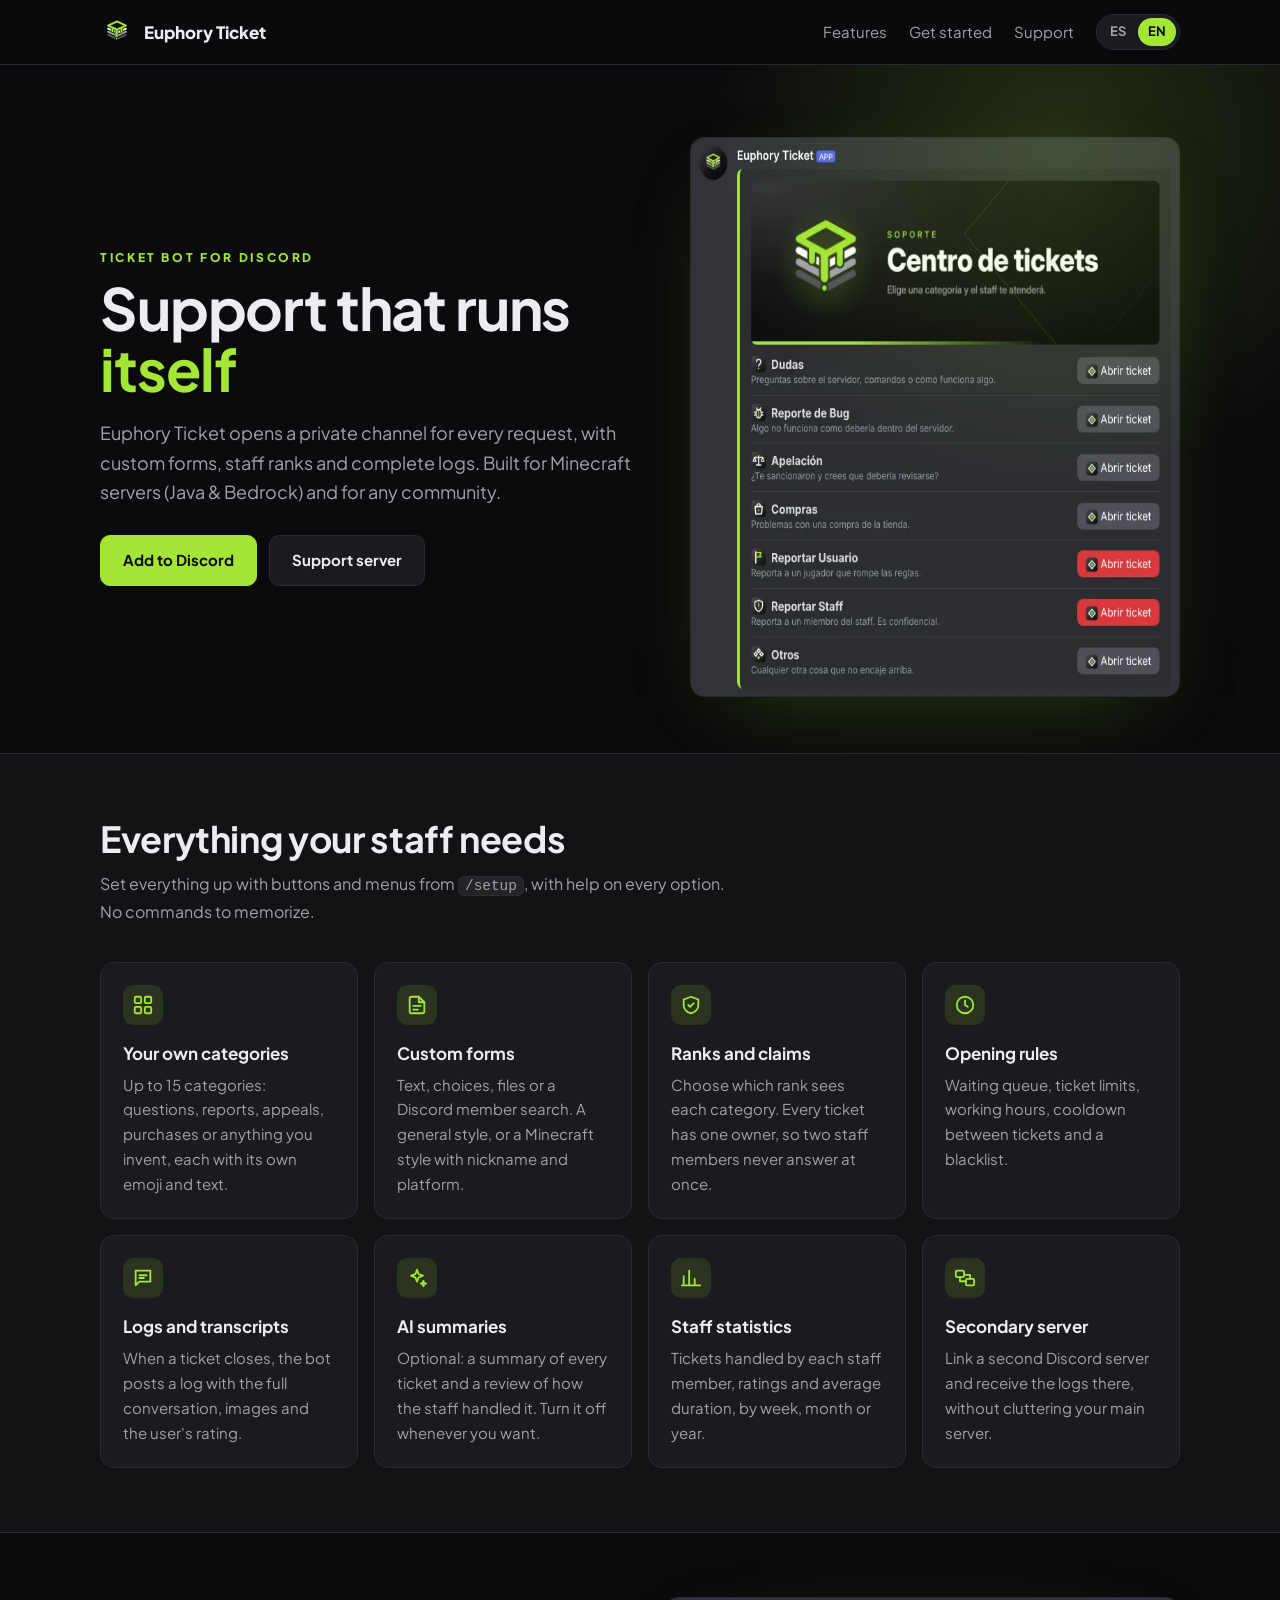
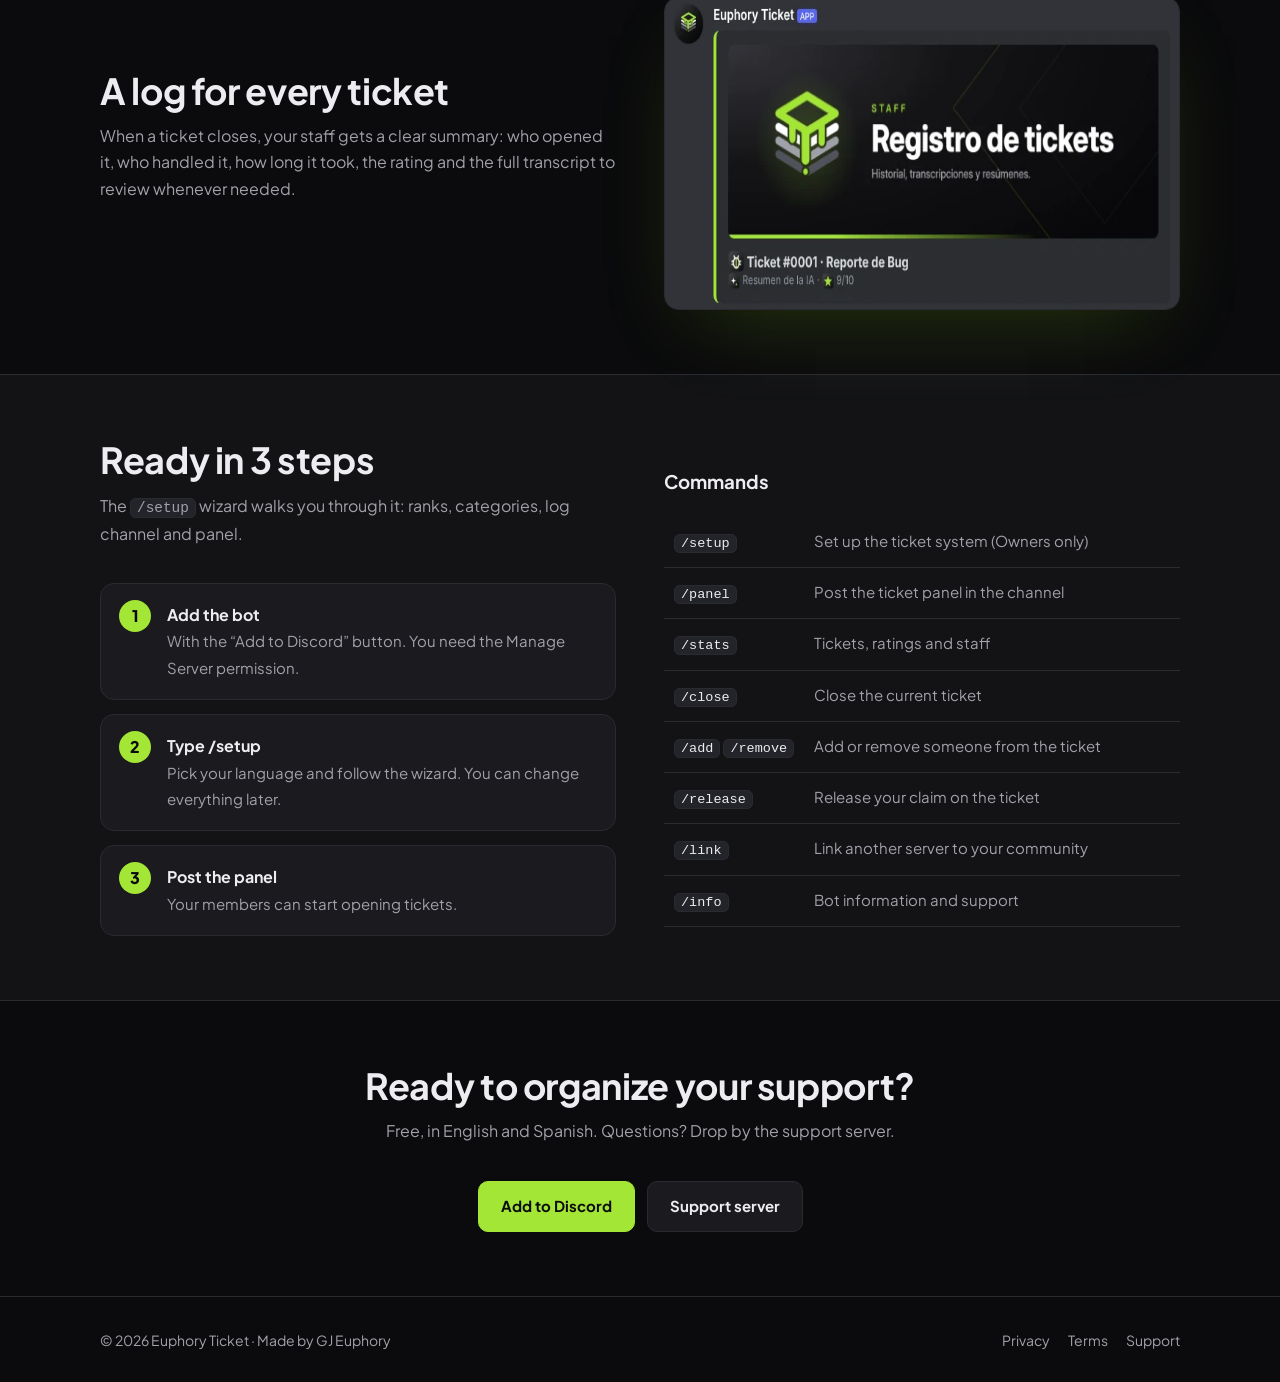
==== en.html @ 1a905bdd "Add files via upload" ====
<!doctype html>
<html lang="en">
<head>
  <meta charset="utf-8">
  <meta name="viewport" content="width=device-width, initial-scale=1">
  <title>Euphory Ticket · Ticket bot for Discord</title>
  <meta name="description" content="Ticket bot for Discord communities and Minecraft servers: custom forms, staff ranks, claims, queues, ratings, transcripts and AI summaries.">
  <meta name="theme-color" content="#a3e635">
  <link rel="alternate" hreflang="es" href="./">
  <link rel="icon" href="[data-uri]">
  <link rel="preconnect" href="https://fonts.googleapis.com">
  <link rel="preconnect" href="https://fonts.gstatic.com" crossorigin>
  <link href="https://fonts.googleapis.com/css2?family=Plus+Jakarta+Sans:wght@400;600;700;800&display=swap" rel="stylesheet">
  <style>
/* Euphory Ticket · estilo de la web */
:root {
  --fondo: #0b0b0d;
  --fondo-2: #131316;
  --tarjeta: #1a1a1f;
  --borde: #2a2a31;
  --texto: #ececf1;
  --suave: #a1a1aa;
  --lima: #a3e635;
  --lima-osc: #65a30d;
  --rojo: #ef4444;
  --radio: 14px;
  --ancho: 1080px;
}

* { box-sizing: border-box; }
html { scroll-behavior: smooth; }
body {
  margin: 0;
  background: var(--fondo);
  color: var(--texto);
  font-family: 'Plus Jakarta Sans', system-ui, -apple-system, 'Segoe UI', sans-serif;
  font-size: 16px;
  line-height: 1.65;
  -webkit-font-smoothing: antialiased;
}
img { max-width: 100%; display: block; }
a { color: var(--lima); text-decoration: none; }
a:hover { text-decoration: underline; }

.contenedor { width: min(var(--ancho), 100% - 32px); margin-inline: auto; }

/* ---------- Barra superior ---------- */
.barra {
  position: sticky; top: 0; z-index: 10;
  background: color-mix(in srgb, var(--fondo) 85%, transparent);
  backdrop-filter: blur(10px);
  border-bottom: 1px solid var(--borde);
}
.barra .contenedor { display: flex; align-items: center; justify-content: space-between; gap: 16px; height: 64px; }
.marca { display: flex; align-items: center; gap: 10px; color: var(--texto); font-weight: 800; font-size: 17px; }
.marca:hover { text-decoration: none; }
.marca img { width: 34px; height: 34px; }
.menu { display: flex; gap: 22px; font-size: 15px; }
.menu a { color: var(--suave); }
.menu a:hover { color: var(--texto); text-decoration: none; }
@media (max-width: 640px) { .menu .opcional { display: none; } }

/* ---------- Botones ---------- */
.boton {
  display: inline-flex; align-items: center; gap: 8px;
  padding: 12px 22px; border-radius: 10px;
  font-weight: 700; font-size: 15px;
  border: 1px solid var(--borde);
  background: var(--tarjeta); color: var(--texto);
  transition: transform .15s ease, background .15s ease;
}
.boton:hover { text-decoration: none; transform: translateY(-1px); background: #22222a; }
.boton.principal { background: var(--lima); color: #0b0b0d; border-color: var(--lima); }
.boton.principal:hover { background: #b6f04f; }

/* ---------- Portada ---------- */
.portada { position: relative; overflow: hidden; padding: 72px 0 56px; }
.portada::before {
  content: ''; position: absolute; inset: -40% -10% auto auto; width: 700px; height: 700px;
  background: radial-gradient(closest-side, rgba(163, 230, 53, .16), transparent);
  pointer-events: none;
}
.portada .contenedor { display: grid; grid-template-columns: 1.05fr .95fr; gap: 48px; align-items: center; }
.etiqueta { color: var(--lima); font-weight: 800; letter-spacing: .22em; font-size: 12px; text-transform: uppercase; }
.portada h1 { font-size: clamp(36px, 6vw, 58px); line-height: 1.05; margin: 10px 0 18px; letter-spacing: -.02em; }
.portada h1 span { color: var(--lima); }
.portada p.lema { color: var(--suave); font-size: 18px; max-width: 34em; margin: 0 0 28px; }
.acciones { display: flex; flex-wrap: wrap; gap: 12px; }
.captura {
  border-radius: var(--radio); border: 1px solid var(--borde);
  box-shadow: 0 30px 80px -30px rgba(163, 230, 53, .25), 0 20px 50px -20px rgba(0, 0, 0, .8);
}
.portada .captura { max-height: 560px; width: auto; margin-left: auto; }
@media (max-width: 860px) {
  .portada { padding-top: 48px; }
  .portada .contenedor { grid-template-columns: 1fr; }
  .portada .captura { margin: 0 auto; max-height: 460px; }
}

/* ---------- Secciones ---------- */
section { padding: 64px 0; }
section.alterna { background: var(--fondo-2); border-block: 1px solid var(--borde); }
h2 { font-size: clamp(26px, 4vw, 36px); line-height: 1.15; margin: 0 0 12px; letter-spacing: -.01em; }
.intro { color: var(--suave); max-width: 40em; margin: 0 0 36px; }

.rejilla { display: grid; grid-template-columns: repeat(auto-fill, minmax(240px, 1fr)); gap: 16px; }
.funcion {
  background: var(--tarjeta); border: 1px solid var(--borde); border-radius: var(--radio);
  padding: 22px;
}
.funcion .icono {
  width: 40px; height: 40px; border-radius: 10px; margin-bottom: 14px;
  display: grid; place-items: center;
  background: rgba(163, 230, 53, .12); color: var(--lima);
}
.funcion .icono svg { width: 22px; height: 22px; }
.funcion h3 { margin: 0 0 6px; font-size: 17px; }
.funcion p { margin: 0; color: var(--suave); font-size: 15px; }

.dos { display: grid; grid-template-columns: 1fr 1fr; gap: 48px; align-items: center; }
@media (max-width: 860px) { .dos { grid-template-columns: 1fr; } }

.pasos { counter-reset: paso; list-style: none; padding: 0; margin: 0; display: grid; gap: 14px; }
.pasos li {
  counter-increment: paso; position: relative;
  background: var(--tarjeta); border: 1px solid var(--borde); border-radius: var(--radio);
  padding: 18px 20px 18px 66px;
}
.pasos li::before {
  content: counter(paso); position: absolute; left: 18px; top: 16px;
  width: 32px; height: 32px; border-radius: 50%;
  display: grid; place-items: center;
  background: var(--lima); color: #0b0b0d; font-weight: 800;
}
.pasos strong { display: block; }
.pasos span { color: var(--suave); font-size: 15px; }

code {
  font-family: ui-monospace, 'SFMono-Regular', Consolas, monospace; font-size: .9em;
  background: #23232a; border: 1px solid var(--borde); border-radius: 6px; padding: 1px 6px;
}

.comandos { width: 100%; border-collapse: collapse; font-size: 15px; }
.comandos td { padding: 12px 10px; border-bottom: 1px solid var(--borde); vertical-align: top; }
.comandos td:first-child { white-space: nowrap; width: 1%; }
.comandos td:last-child { color: var(--suave); }

.llamada { text-align: center; }
.llamada .acciones { justify-content: center; }

/* ---------- Páginas de texto (privacidad y términos) ---------- */
.documento { padding: 56px 0 72px; }
.documento .contenedor { max-width: 760px; }
.documento h1 { font-size: clamp(30px, 5vw, 42px); line-height: 1.1; margin: 8px 0 6px; }
.documento .fecha { color: var(--suave); margin: 0 0 32px; font-size: 15px; }
.documento h2 { font-size: 24px; margin: 44px 0 12px; padding-top: 8px; }
.documento h3 { font-size: 18px; margin: 28px 0 8px; }
.documento p, .documento li { color: #d4d4d8; }
.documento ul, .documento ol { padding-left: 22px; }
.documento li { margin: 6px 0; }
.documento .resumen {
  background: rgba(163, 230, 53, .08); border: 1px solid rgba(163, 230, 53, .35);
  border-radius: var(--radio); padding: 16px 20px; color: var(--texto);
}
.indice {
  background: var(--tarjeta); border: 1px solid var(--borde); border-radius: var(--radio);
  padding: 16px 20px; margin-bottom: 8px;
}
.indice strong { display: block; margin-bottom: 4px; }
.indice ol { margin: 0; }
.tabla { width: 100%; overflow-x: auto; margin: 16px 0; }
.tabla table { width: 100%; border-collapse: collapse; font-size: 15px; min-width: 520px; }
.tabla th, .tabla td { text-align: left; padding: 10px 12px; border-bottom: 1px solid var(--borde); vertical-align: top; }
.tabla th { color: var(--texto); background: var(--tarjeta); }
.tabla td { color: #d4d4d8; }

/* ---------- Pie ---------- */
footer { border-top: 1px solid var(--borde); padding: 32px 0; color: var(--suave); font-size: 14px; }
footer .contenedor { display: flex; flex-wrap: wrap; gap: 12px 24px; justify-content: space-between; align-items: center; }
footer nav { display: flex; flex-wrap: wrap; gap: 18px; }
footer a { color: var(--suave); }
footer a:hover { color: var(--texto); }

.idioma {
  display: inline-flex; align-items: center; gap: 2px; padding: 3px; border-radius: 999px;
  border: 1px solid var(--borde); background: var(--tarjeta); font-size: 13px; font-weight: 700;
}
.idioma a, .idioma span { padding: 3px 10px; border-radius: 999px; color: var(--suave); }
.idioma span { background: var(--lima); color: #0b0b0d; }
.idioma a:hover { color: var(--texto); text-decoration: none; }
.menu { align-items: center; }
.marca { white-space: nowrap; }
@media (max-width: 480px) { .menu > a { display: none; } }
</style>
</head>
<body>
  <header class="barra">
    <div class="contenedor">
      <a class="marca" href="en.html"><img src="[data-uri]" alt="">Euphory Ticket</a>
      <nav class="menu">
        <a class="opcional" href="#features">Features</a>
        <a class="opcional" href="#start">Get started</a>
        <a href="https://discord.gg/Eh2tzxXeHK">Support</a>
        <div class="idioma" aria-label="Español"><a href="./" hreflang="es" lang="es">ES</a><span>EN</span></div>
      </nav>
    </div>
  </header>

  <main>
    <section class="portada">
      <div class="contenedor">
        <div>
          <div class="etiqueta">Ticket bot for Discord</div>
          <h1>Support that runs <span>itself</span></h1>
          <p class="lema">Euphory Ticket opens a private channel for every request, with custom forms, staff ranks and complete logs. Built for Minecraft servers (Java &amp; Bedrock) and for any community.</p>
          <div class="acciones">
            <a class="boton principal" href="https://discord.com/oauth2/authorize?client_id=1565609002463793242&amp;permissions=309506206736&amp;scope=bot%20applications.commands">Add to Discord</a>
            <a class="boton" href="https://discord.gg/Eh2tzxXeHK">Support server</a>
          </div>
        </div>
        <img class="captura" src="[data-uri]" alt="Euphory Ticket panel with categories such as Questions, Bug Report and Appeal" width="700" height="667">
      </div>
    </section>

    <section id="features" class="alterna">
      <div class="contenedor">
        <h2>Everything your staff needs</h2>
        <p class="intro">Set everything up with buttons and menus from <code>/setup</code>, with help on every option. No commands to memorize.</p>
        <div class="rejilla">
          <div class="funcion">
            <div class="icono"><svg viewBox="0 0 24 24" fill="none" stroke="currentColor" stroke-width="2" stroke-linecap="round" stroke-linejoin="round"><rect x="3" y="3" width="7" height="7" rx="1.5"/><rect x="14" y="3" width="7" height="7" rx="1.5"/><rect x="3" y="14" width="7" height="7" rx="1.5"/><rect x="14" y="14" width="7" height="7" rx="1.5"/></svg></div>
            <h3>Your own categories</h3>
            <p>Up to 15 categories: questions, reports, appeals, purchases or anything you invent, each with its own emoji and text.</p>
          </div>
          <div class="funcion">
            <div class="icono"><svg viewBox="0 0 24 24" fill="none" stroke="currentColor" stroke-width="2" stroke-linecap="round" stroke-linejoin="round"><path d="M14 3H6a2 2 0 0 0-2 2v14a2 2 0 0 0 2 2h12a2 2 0 0 0 2-2V9z"/><path d="M14 3v6h6M8 13h8M8 17h5"/></svg></div>
            <h3>Custom forms</h3>
            <p>Text, choices, files or a Discord member search. A general style, or a Minecraft style with nickname and platform.</p>
          </div>
          <div class="funcion">
            <div class="icono"><svg viewBox="0 0 24 24" fill="none" stroke="currentColor" stroke-width="2" stroke-linecap="round" stroke-linejoin="round"><path d="M12 3l8 3v6c0 4.5-3.4 8.3-8 9-4.6-.7-8-4.5-8-9V6z"/><path d="M9 12l2 2 4-4"/></svg></div>
            <h3>Ranks and claims</h3>
            <p>Choose which rank sees each category. Every ticket has one owner, so two staff members never answer at once.</p>
          </div>
          <div class="funcion">
            <div class="icono"><svg viewBox="0 0 24 24" fill="none" stroke="currentColor" stroke-width="2" stroke-linecap="round" stroke-linejoin="round"><circle cx="12" cy="12" r="9"/><path d="M12 7v5l3 2"/></svg></div>
            <h3>Opening rules</h3>
            <p>Waiting queue, ticket limits, working hours, cooldown between tickets and a blacklist.</p>
          </div>
          <div class="funcion">
            <div class="icono"><svg viewBox="0 0 24 24" fill="none" stroke="currentColor" stroke-width="2" stroke-linecap="round" stroke-linejoin="round"><path d="M4 4h16v12H8l-4 4z"/><path d="M8 9h8M8 12h5"/></svg></div>
            <h3>Logs and transcripts</h3>
            <p>When a ticket closes, the bot posts a log with the full conversation, images and the user's rating.</p>
          </div>
          <div class="funcion">
            <div class="icono"><svg viewBox="0 0 24 24" fill="none" stroke="currentColor" stroke-width="2" stroke-linecap="round" stroke-linejoin="round"><path d="M12 3l1.8 4.7L18.5 9.5l-4.7 1.8L12 16l-1.8-4.7L5.5 9.5l4.7-1.8z"/><path d="M19 15l.8 2.2L22 18l-2.2.8L19 21l-.8-2.2L16 18l2.2-.8z"/></svg></div>
            <h3>AI summaries</h3>
            <p>Optional: a summary of every ticket and a review of how the staff handled it. Turn it off whenever you want.</p>
          </div>
          <div class="funcion">
            <div class="icono"><svg viewBox="0 0 24 24" fill="none" stroke="currentColor" stroke-width="2" stroke-linecap="round" stroke-linejoin="round"><path d="M4 20V10M10 20V4M16 20v-7M22 20H2"/></svg></div>
            <h3>Staff statistics</h3>
            <p>Tickets handled by each staff member, ratings and average duration, by week, month or year.</p>
          </div>
          <div class="funcion">
            <div class="icono"><svg viewBox="0 0 24 24" fill="none" stroke="currentColor" stroke-width="2" stroke-linecap="round" stroke-linejoin="round"><rect x="2" y="4" width="9" height="7" rx="1.5"/><rect x="13" y="13" width="9" height="7" rx="1.5"/><path d="M6.5 11v4.5H13M17.5 13V8.5H11"/></svg></div>
            <h3>Secondary server</h3>
            <p>Link a second Discord server and receive the logs there, without cluttering your main server.</p>
          </div>
        </div>
      </div>
    </section>

    <section>
      <div class="contenedor dos">
        <div>
          <h2>A log for every ticket</h2>
          <p class="intro">When a ticket closes, your staff gets a clear summary: who opened it, who handled it, how long it took, the rating and the full transcript to review whenever needed.</p>
        </div>
        <img class="captura" src="[data-uri]" alt="Log of a closed ticket with AI summary and rating" width="700" height="313" loading="lazy">
      </div>
    </section>

    <section id="start" class="alterna">
      <div class="contenedor dos">
        <div>
          <h2>Ready in 3 steps</h2>
          <p class="intro">The <code>/setup</code> wizard walks you through it: ranks, categories, log channel and panel.</p>
          <ol class="pasos">
            <li><strong>Add the bot</strong><span>With the “Add to Discord” button. You need the Manage Server permission.</span></li>
            <li><strong>Type /setup</strong><span>Pick your language and follow the wizard. You can change everything later.</span></li>
            <li><strong>Post the panel</strong><span>Your members can start opening tickets.</span></li>
          </ol>
        </div>
        <div>
          <h3>Commands</h3>
          <table class="comandos">
            <tr><td><code>/setup</code></td><td>Set up the ticket system (Owners only)</td></tr>
            <tr><td><code>/panel</code></td><td>Post the ticket panel in the channel</td></tr>
            <tr><td><code>/stats</code></td><td>Tickets, ratings and staff</td></tr>
            <tr><td><code>/close</code></td><td>Close the current ticket</td></tr>
            <tr><td><code>/add</code> <code>/remove</code></td><td>Add or remove someone from the ticket</td></tr>
            <tr><td><code>/release</code></td><td>Release your claim on the ticket</td></tr>
            <tr><td><code>/link</code></td><td>Link another server to your community</td></tr>
            <tr><td><code>/info</code></td><td>Bot information and support</td></tr>
          </table>
        </div>
      </div>
    </section>

    <section class="llamada">
      <div class="contenedor">
        <h2>Ready to organize your support?</h2>
        <p class="intro" style="margin-inline:auto">Free, in English and Spanish. Questions? Drop by the support server.</p>
        <div class="acciones">
          <a class="boton principal" href="https://discord.com/oauth2/authorize?client_id=1565609002463793242&amp;permissions=309506206736&amp;scope=bot%20applications.commands">Add to Discord</a>
          <a class="boton" href="https://discord.gg/Eh2tzxXeHK">Support server</a>
        </div>
      </div>
    </section>
  </main>

  <footer>
    <div class="contenedor">
      <span>© 2026 Euphory Ticket · Made by GJ Euphory</span>
      <nav>
        <a href="privacy.html">Privacy</a>
        <a href="terms.html">Terms</a>
        <a href="https://discord.gg/Eh2tzxXeHK">Support</a>
      </nav>
    </div>
  </footer>
</body>
</html>
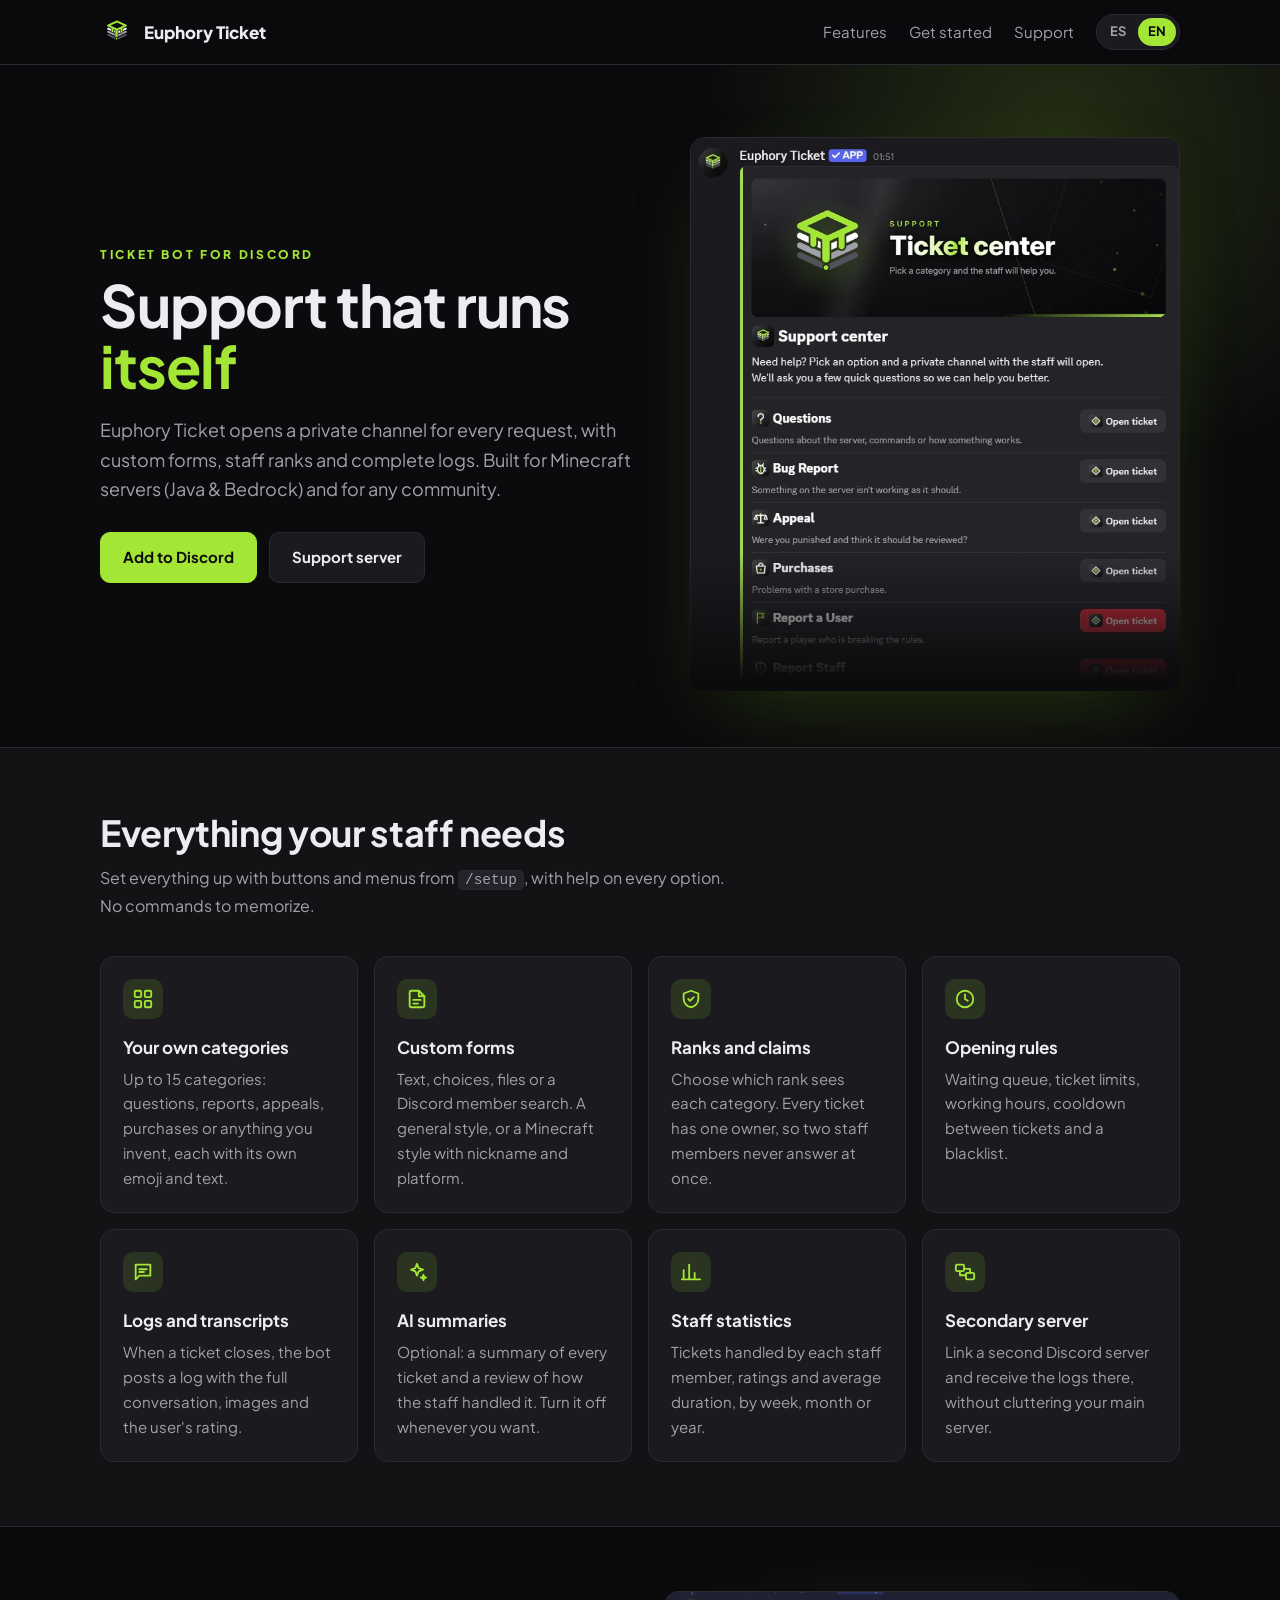
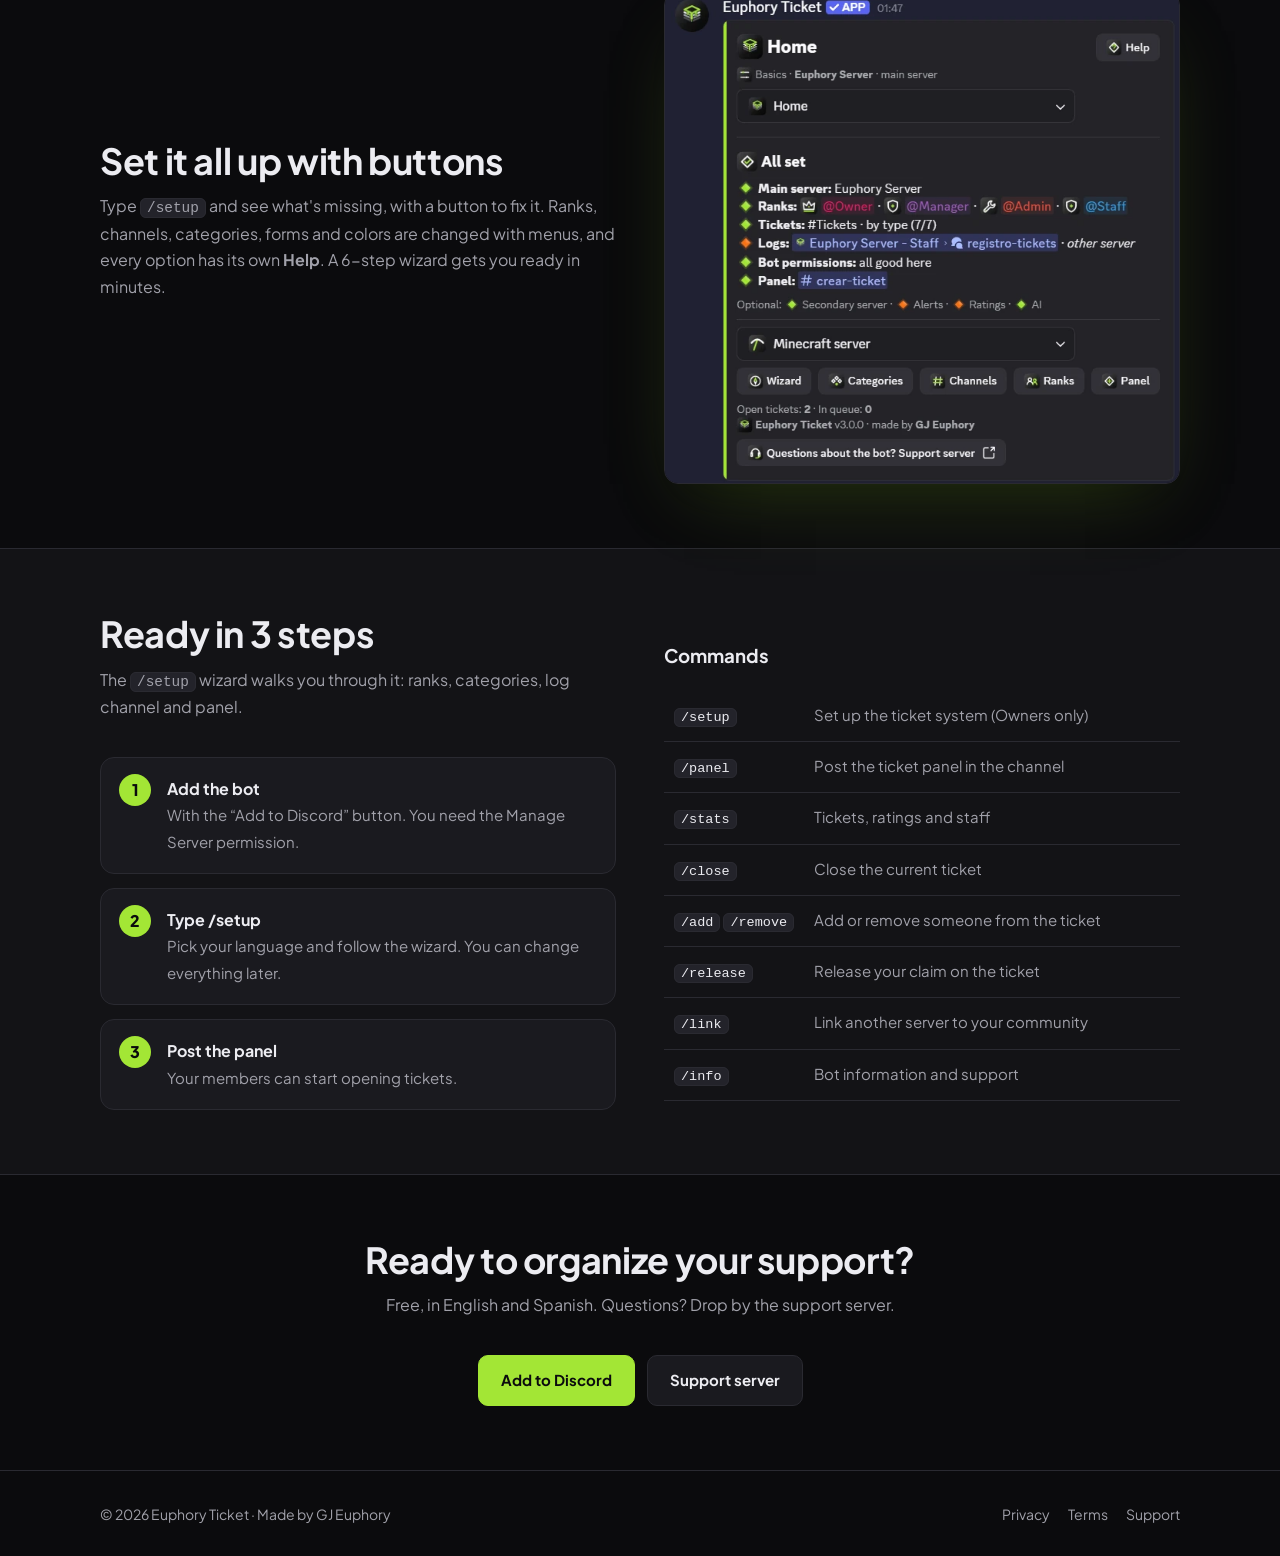
==== commit fc3ab8d3: "Add files via upload" ====
--- a/en.html
+++ b/en.html
@@ -7,6 +7,17 @@
   <meta name="description" content="Ticket bot for Discord communities and Minecraft servers: custom forms, staff ranks, claims, queues, ratings, transcripts and AI summaries.">
   <meta name="theme-color" content="#a3e635">
   <link rel="alternate" hreflang="es" href="./">
+  <meta property="og:type" content="website">
+  <meta property="og:site_name" content="Euphory Ticket">
+  <meta property="og:title" content="Euphory Ticket · Ticket bot for Discord">
+  <meta property="og:description" content="Ticket bot for Discord communities and Minecraft servers: custom forms, staff ranks, claims, queues, ratings, transcripts and AI summaries.">
+  <meta property="og:url" content="https://gj-euphory-21.github.io/euphory-tickets/en.html">
+  <meta property="og:image" content="https://gj-euphory-21.github.io/euphory-tickets/preview-en.png">
+  <meta property="og:image:width" content="1200">
+  <meta property="og:image:height" content="630">
+  <meta property="og:locale" content="en_US">
+  <meta name="twitter:card" content="summary_large_image">
+  <meta name="twitter:image" content="https://gj-euphory-21.github.io/euphory-tickets/preview-en.png">
   <link rel="icon" href="[data-uri]">
   <link rel="preconnect" href="https://fonts.googleapis.com">
   <link rel="preconnect" href="https://fonts.gstatic.com" crossorigin>
@@ -190,6 +201,13 @@
 .idioma a:hover { color: var(--texto); text-decoration: none; }
 .menu { align-items: center; }
 .marca { white-space: nowrap; }
+/* Capturas: siempre con su proporción real */
+.captura { height: auto !important; max-height: none !important; width: 100%; }
+.portada .captura { width: 100%; max-width: 560px; }
+.marco { position: relative; max-width: 560px; margin-left: auto; }
+.marco::after { content: ''; position: absolute; left: 0; right: 0; bottom: 0; height: 140px; border-radius: 0 0 var(--radio) var(--radio);
+  background: linear-gradient(180deg, rgba(11, 11, 13, 0), var(--fondo) 92%); pointer-events: none; }
+@media (max-width: 860px) { .marco { margin: 0 auto; } }
 @media (max-width: 480px) { .menu > a { display: none; } }
 </style>
 </head>
@@ -218,7 +236,7 @@
             <a class="boton" href="https://discord.gg/Eh2tzxXeHK">Support server</a>
           </div>
         </div>
-        <img class="captura" src="[data-uri]" alt="Euphory Ticket panel with categories such as Questions, Bug Report and Appeal" width="700" height="667">
+        <div class="marco"><img class="captura" src="[data-uri]" alt="Euphory Ticket ticket panel in Discord" width="734" height="830"></div>
       </div>
     </section>
 
@@ -274,10 +292,10 @@
     <section>
       <div class="contenedor dos">
         <div>
-          <h2>A log for every ticket</h2>
-          <p class="intro">When a ticket closes, your staff gets a clear summary: who opened it, who handled it, how long it took, the rating and the full transcript to review whenever needed.</p>
-        </div>
-        <img class="captura" src="[data-uri]" alt="Log of a closed ticket with AI summary and rating" width="700" height="313" loading="lazy">
+          <h2>Set it all up with buttons</h2>
+          <p class="intro">Type <code>/setup</code> and see what's missing, with a button to fix it. Ranks, channels, categories, forms and colors are changed with menus, and every option has its own <strong>Help</strong>. A 6-step wizard gets you ready in minutes.</p>
+        </div>
+        <img class="captura" src="[data-uri]" alt="/setup home page showing the setup status" width="668" height="638" loading="lazy">
       </div>
     </section>
 
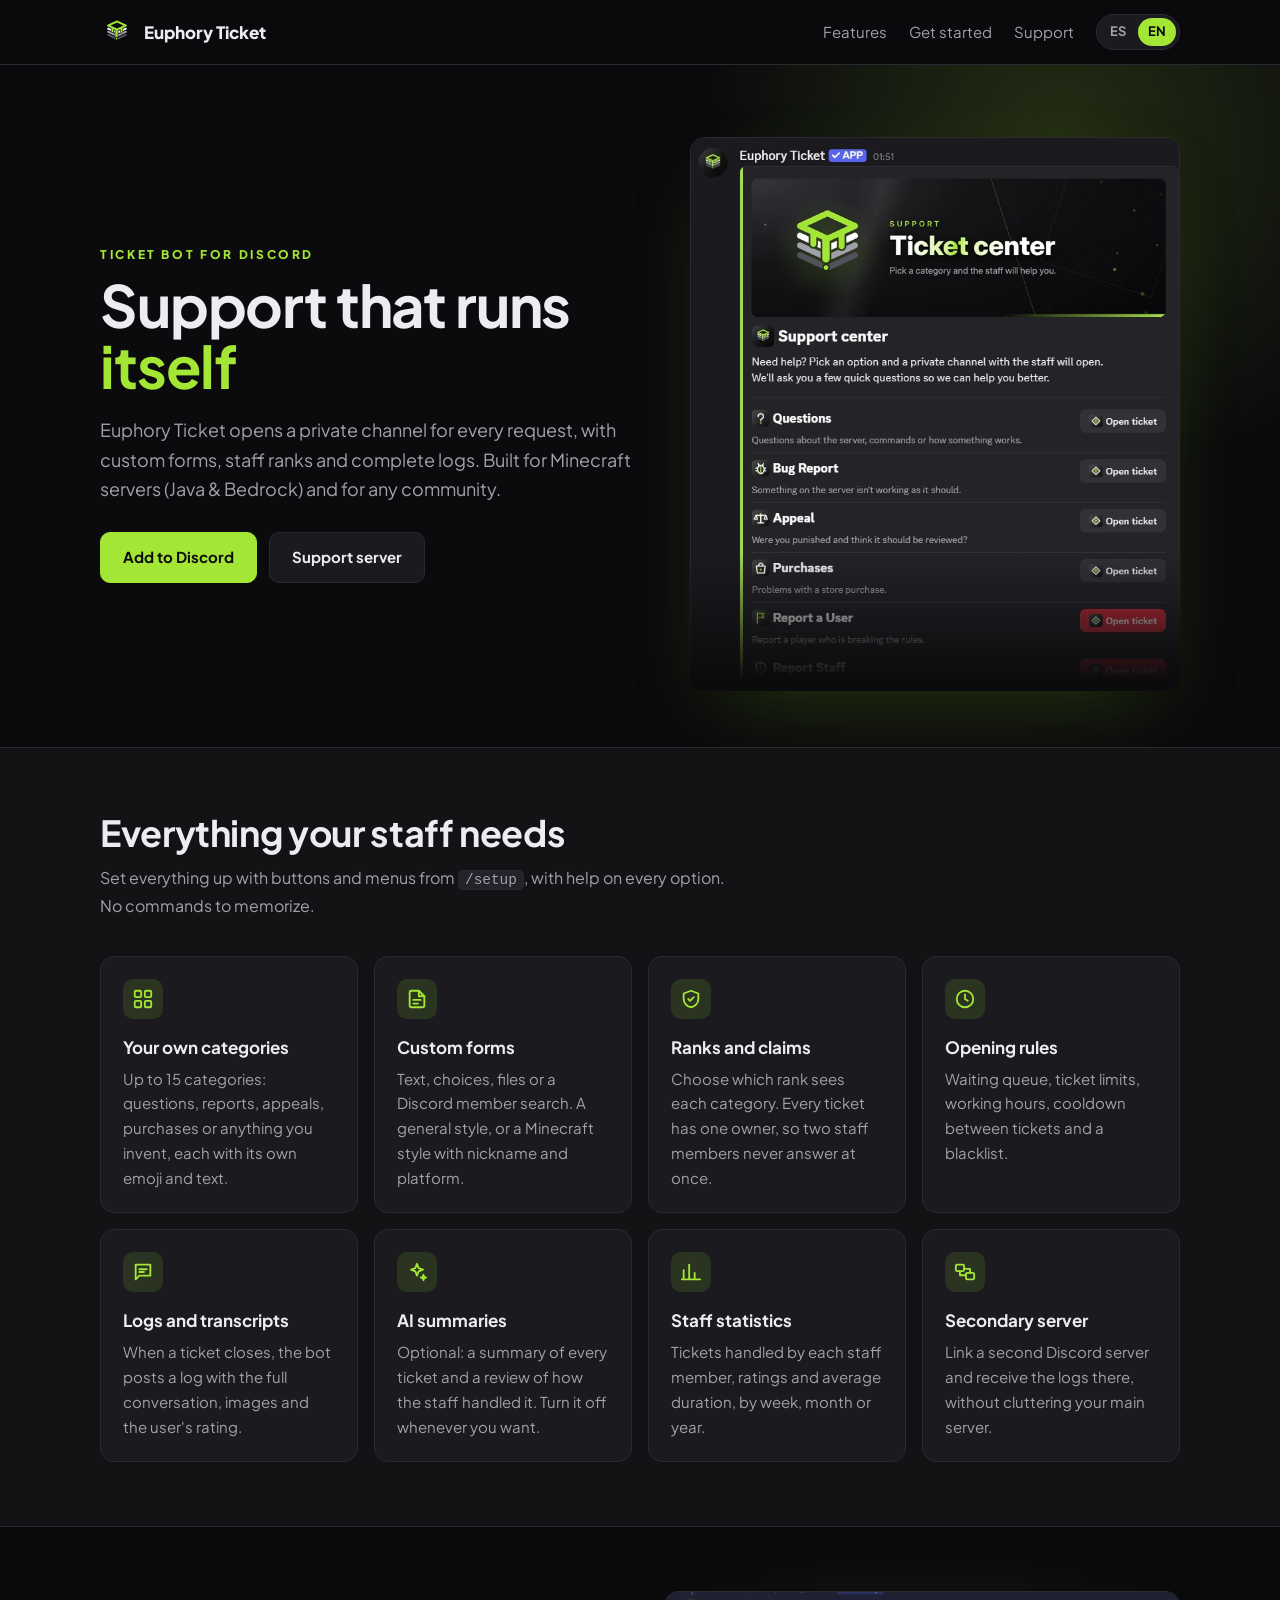
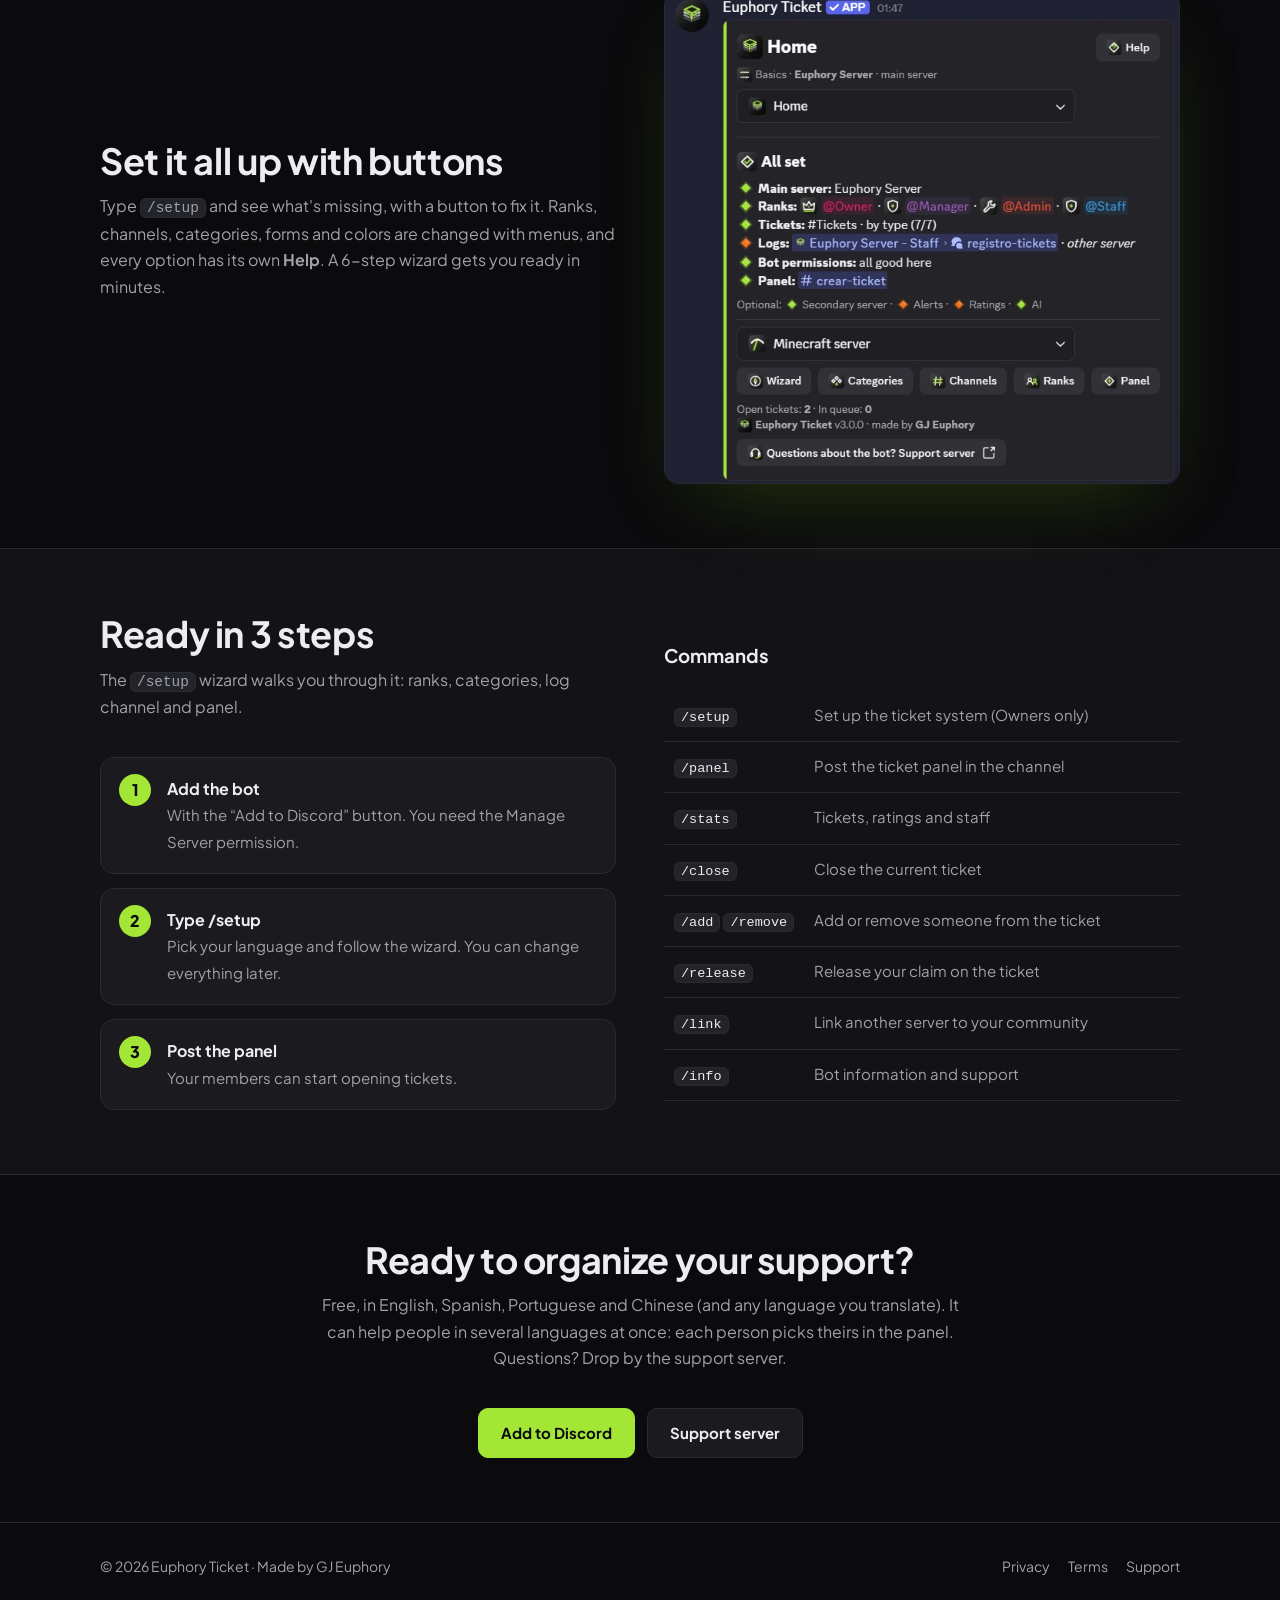
==== commit 43d86360: "Add files via upload" ====
--- a/en.html
+++ b/en.html
@@ -329,7 +329,7 @@
     <section class="llamada">
       <div class="contenedor">
         <h2>Ready to organize your support?</h2>
-        <p class="intro" style="margin-inline:auto">Free, in English and Spanish. Questions? Drop by the support server.</p>
+        <p class="intro" style="margin-inline:auto">Free, in English, Spanish, Portuguese and Chinese (and any language you translate). It can help people in several languages at once: each person picks theirs in the panel. Questions? Drop by the support server.</p>
         <div class="acciones">
           <a class="boton principal" href="https://discord.com/oauth2/authorize?client_id=1565609002463793242&amp;permissions=309506206736&amp;scope=bot%20applications.commands">Add to Discord</a>
           <a class="boton" href="https://discord.gg/Eh2tzxXeHK">Support server</a>
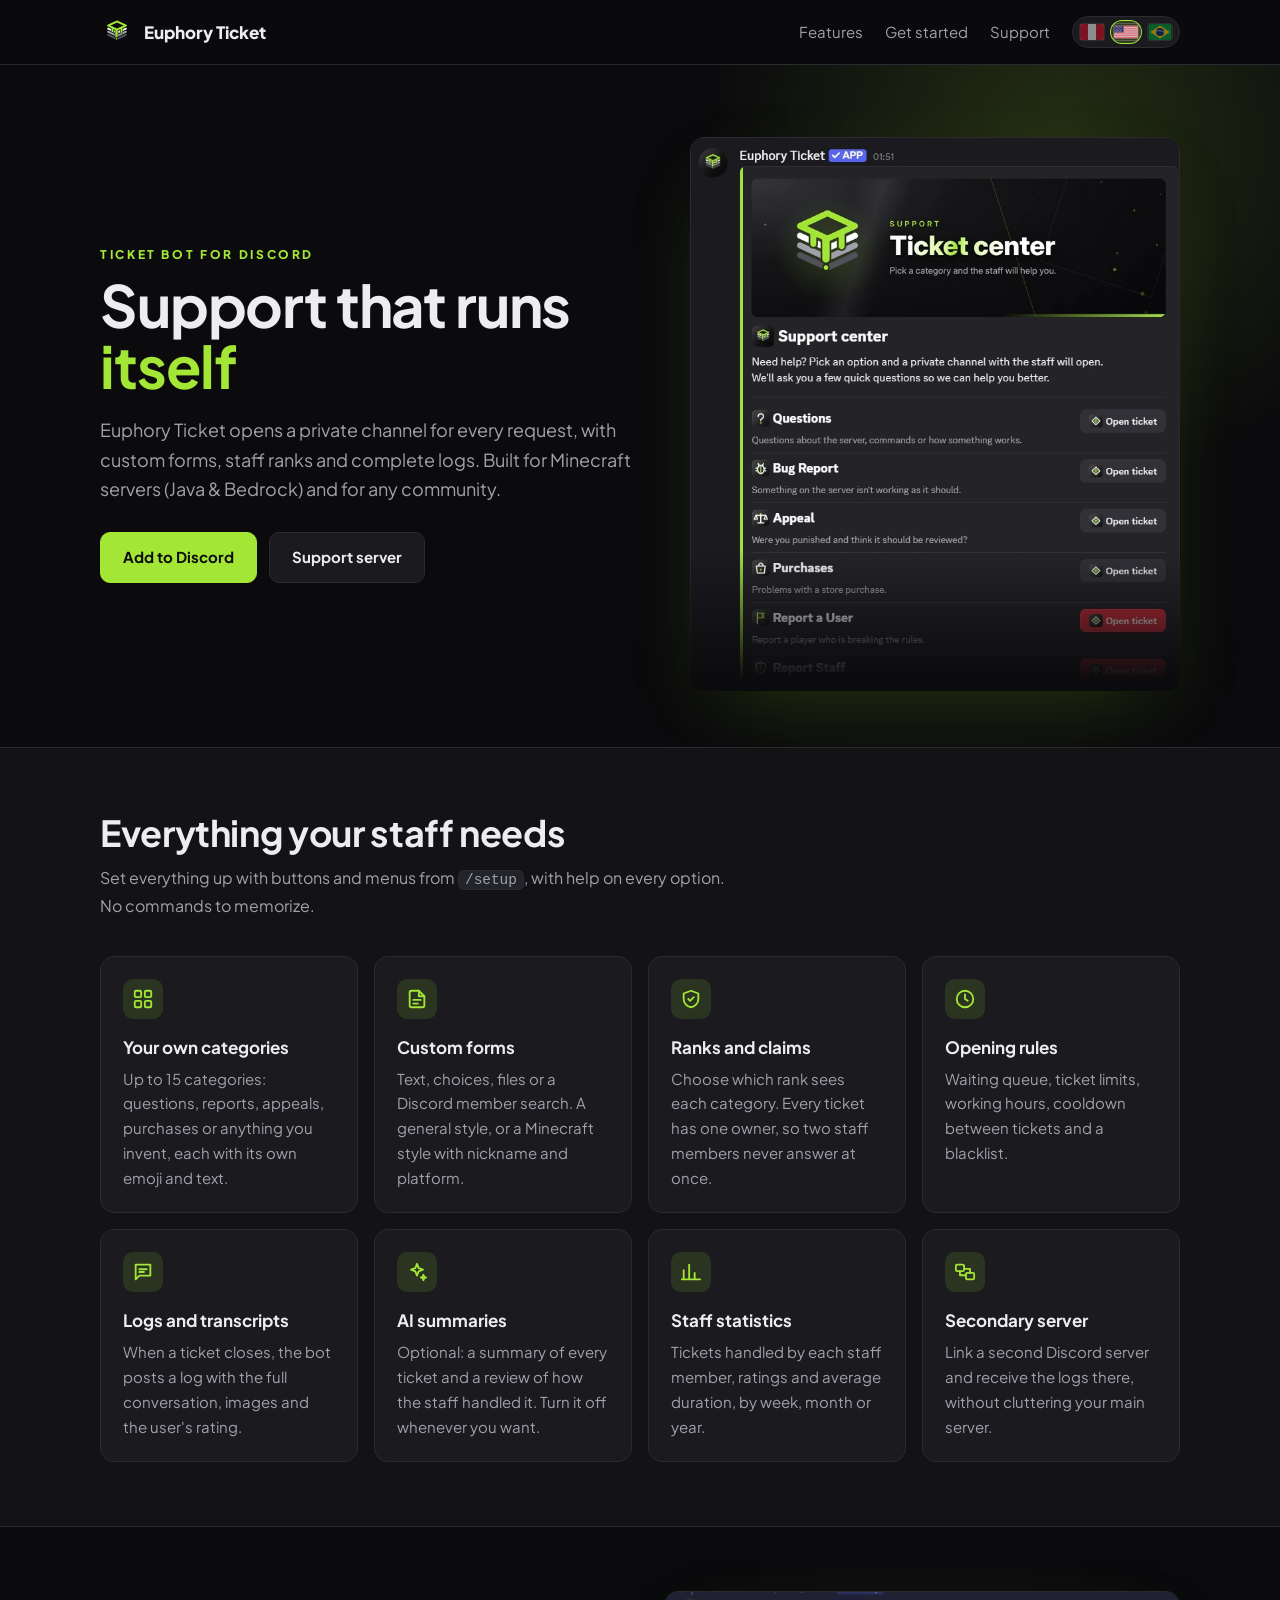
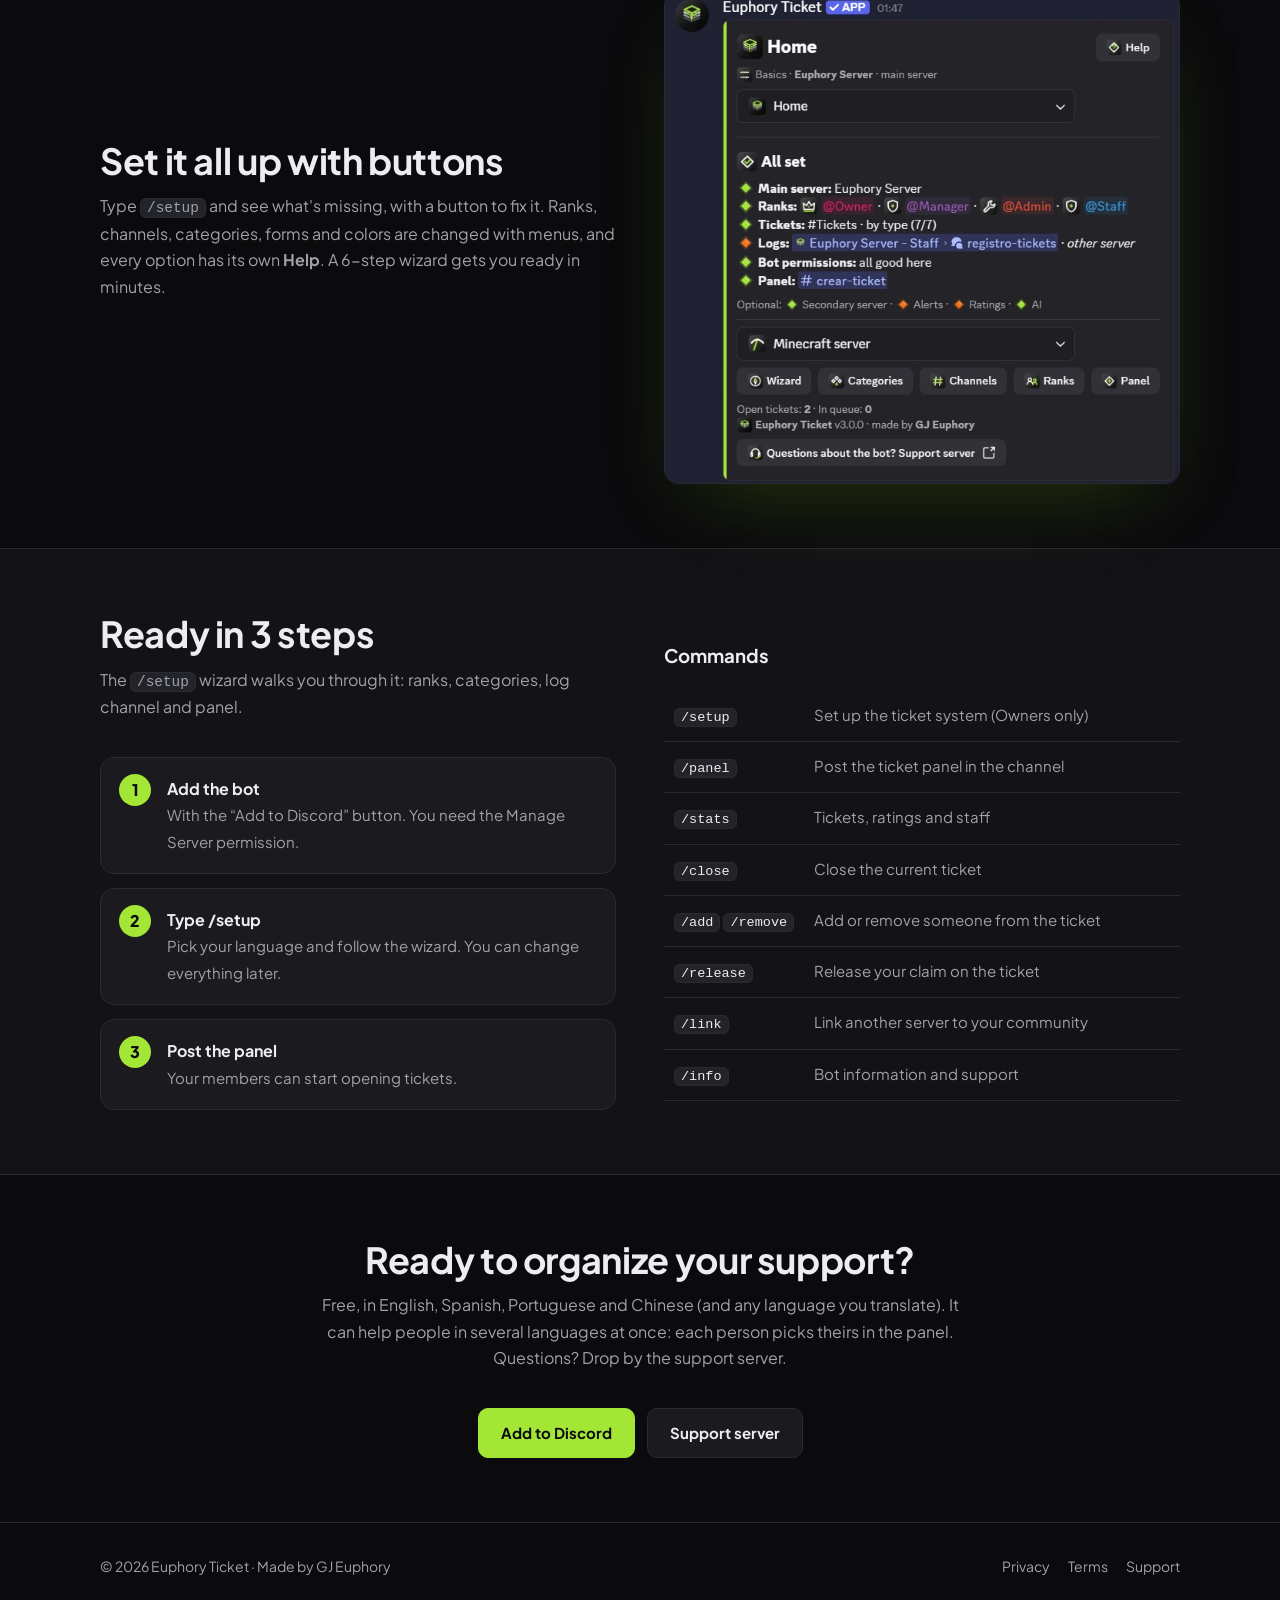
==== commit 1fe9d857: "Add files via upload" ====
--- a/en.html
+++ b/en.html
@@ -6,7 +6,7 @@
   <title>Euphory Ticket · Ticket bot for Discord</title>
   <meta name="description" content="Ticket bot for Discord communities and Minecraft servers: custom forms, staff ranks, claims, queues, ratings, transcripts and AI summaries.">
   <meta name="theme-color" content="#a3e635">
-  <link rel="alternate" hreflang="es" href="./">
+  <link rel="alternate" hreflang="es" href="./"><link rel="alternate" hreflang="pt" href="pt.html">
   <meta property="og:type" content="website">
   <meta property="og:site_name" content="Euphory Ticket">
   <meta property="og:title" content="Euphory Ticket · Ticket bot for Discord">
@@ -193,12 +193,14 @@
 footer a:hover { color: var(--texto); }
 
 .idioma {
-  display: inline-flex; align-items: center; gap: 2px; padding: 3px; border-radius: 999px;
-  border: 1px solid var(--borde); background: var(--tarjeta); font-size: 13px; font-weight: 700;
-}
-.idioma a, .idioma span { padding: 3px 10px; border-radius: 999px; color: var(--suave); }
-.idioma span { background: var(--lima); color: #0b0b0d; }
-.idioma a:hover { color: var(--texto); text-decoration: none; }
+  display: inline-flex; align-items: center; gap: 4px; padding: 4px; border-radius: 999px;
+  border: 1px solid var(--borde); background: var(--tarjeta);
+}
+.idioma a, .idioma span { display: inline-flex; padding: 3px; border-radius: 999px; line-height: 0; }
+.idioma svg { width: 24px; height: 16px; border-radius: 3px; box-shadow: 0 0 0 1px rgba(255,255,255,.18); }
+.idioma a { opacity: .5; transition: opacity .15s, transform .15s; }
+.idioma a:hover { opacity: 1; transform: translateY(-1px); }
+.idioma span { background: rgba(163,230,53,.18); box-shadow: 0 0 0 1px var(--lima); }
 .menu { align-items: center; }
 .marca { white-space: nowrap; }
 /* Capturas: siempre con su proporción real */
@@ -219,7 +221,7 @@
         <a class="opcional" href="#features">Features</a>
         <a class="opcional" href="#start">Get started</a>
         <a href="https://discord.gg/Eh2tzxXeHK">Support</a>
-        <div class="idioma" aria-label="Español"><a href="./" hreflang="es" lang="es">ES</a><span>EN</span></div>
+        <div class="idioma" role="navigation" aria-label="Idioma / Language"><a href="./" hreflang="es" lang="es" title="Español (Latinoamérica)" aria-label="Español (Latinoamérica)"><svg viewBox="0 0 30 20" aria-hidden="true"><rect width="30" height="20" fill="#fff"/><rect width="10" height="20" fill="#D91023"/><rect x="20" width="10" height="20" fill="#D91023"/></svg></a><span title="English (US)" aria-current="true"><svg viewBox="0 0 190 100" aria-hidden="true"><rect width="190" height="100" fill="#fff"/><rect y="0.000" width="190" height="7.692" fill="#B22234"/><rect y="15.385" width="190" height="7.692" fill="#B22234"/><rect y="30.769" width="190" height="7.692" fill="#B22234"/><rect y="46.154" width="190" height="7.692" fill="#B22234"/><rect y="61.538" width="190" height="7.692" fill="#B22234"/><rect y="76.923" width="190" height="7.692" fill="#B22234"/><rect y="92.308" width="190" height="7.692" fill="#B22234"/><rect width="76" height="53.85" fill="#3C3B6E"/><circle cx="6.0" cy="5.4" r="2.6" fill="#fff"/><circle cx="18.6" cy="5.4" r="2.6" fill="#fff"/><circle cx="31.2" cy="5.4" r="2.6" fill="#fff"/><circle cx="43.8" cy="5.4" r="2.6" fill="#fff"/><circle cx="56.4" cy="5.4" r="2.6" fill="#fff"/><circle cx="12.3" cy="16.0" r="2.6" fill="#fff"/><circle cx="24.900000000000002" cy="16.0" r="2.6" fill="#fff"/><circle cx="37.5" cy="16.0" r="2.6" fill="#fff"/><circle cx="50.099999999999994" cy="16.0" r="2.6" fill="#fff"/><circle cx="6.0" cy="26.6" r="2.6" fill="#fff"/><circle cx="18.6" cy="26.6" r="2.6" fill="#fff"/><circle cx="31.2" cy="26.6" r="2.6" fill="#fff"/><circle cx="43.8" cy="26.6" r="2.6" fill="#fff"/><circle cx="56.4" cy="26.6" r="2.6" fill="#fff"/><circle cx="12.3" cy="37.199999999999996" r="2.6" fill="#fff"/><circle cx="24.900000000000002" cy="37.199999999999996" r="2.6" fill="#fff"/><circle cx="37.5" cy="37.199999999999996" r="2.6" fill="#fff"/><circle cx="50.099999999999994" cy="37.199999999999996" r="2.6" fill="#fff"/><circle cx="6.0" cy="47.8" r="2.6" fill="#fff"/><circle cx="18.6" cy="47.8" r="2.6" fill="#fff"/><circle cx="31.2" cy="47.8" r="2.6" fill="#fff"/><circle cx="43.8" cy="47.8" r="2.6" fill="#fff"/><circle cx="56.4" cy="47.8" r="2.6" fill="#fff"/></svg></span><a href="pt.html" hreflang="pt" lang="pt" title="Português (Brasil)" aria-label="Português (Brasil)"><svg viewBox="0 0 20 14" aria-hidden="true"><rect width="20" height="14" fill="#009C3B"/><path d="M10 1.3 18.6 7 10 12.7 1.4 7Z" fill="#FFDF00"/><circle cx="10" cy="7" r="3.5" fill="#002776"/><path d="M6.6 6.2c2.3-.7 4.8-.4 6.8 1" stroke="#fff" stroke-width=".55" fill="none"/></svg></a></div>
       </nav>
     </div>
   </header>
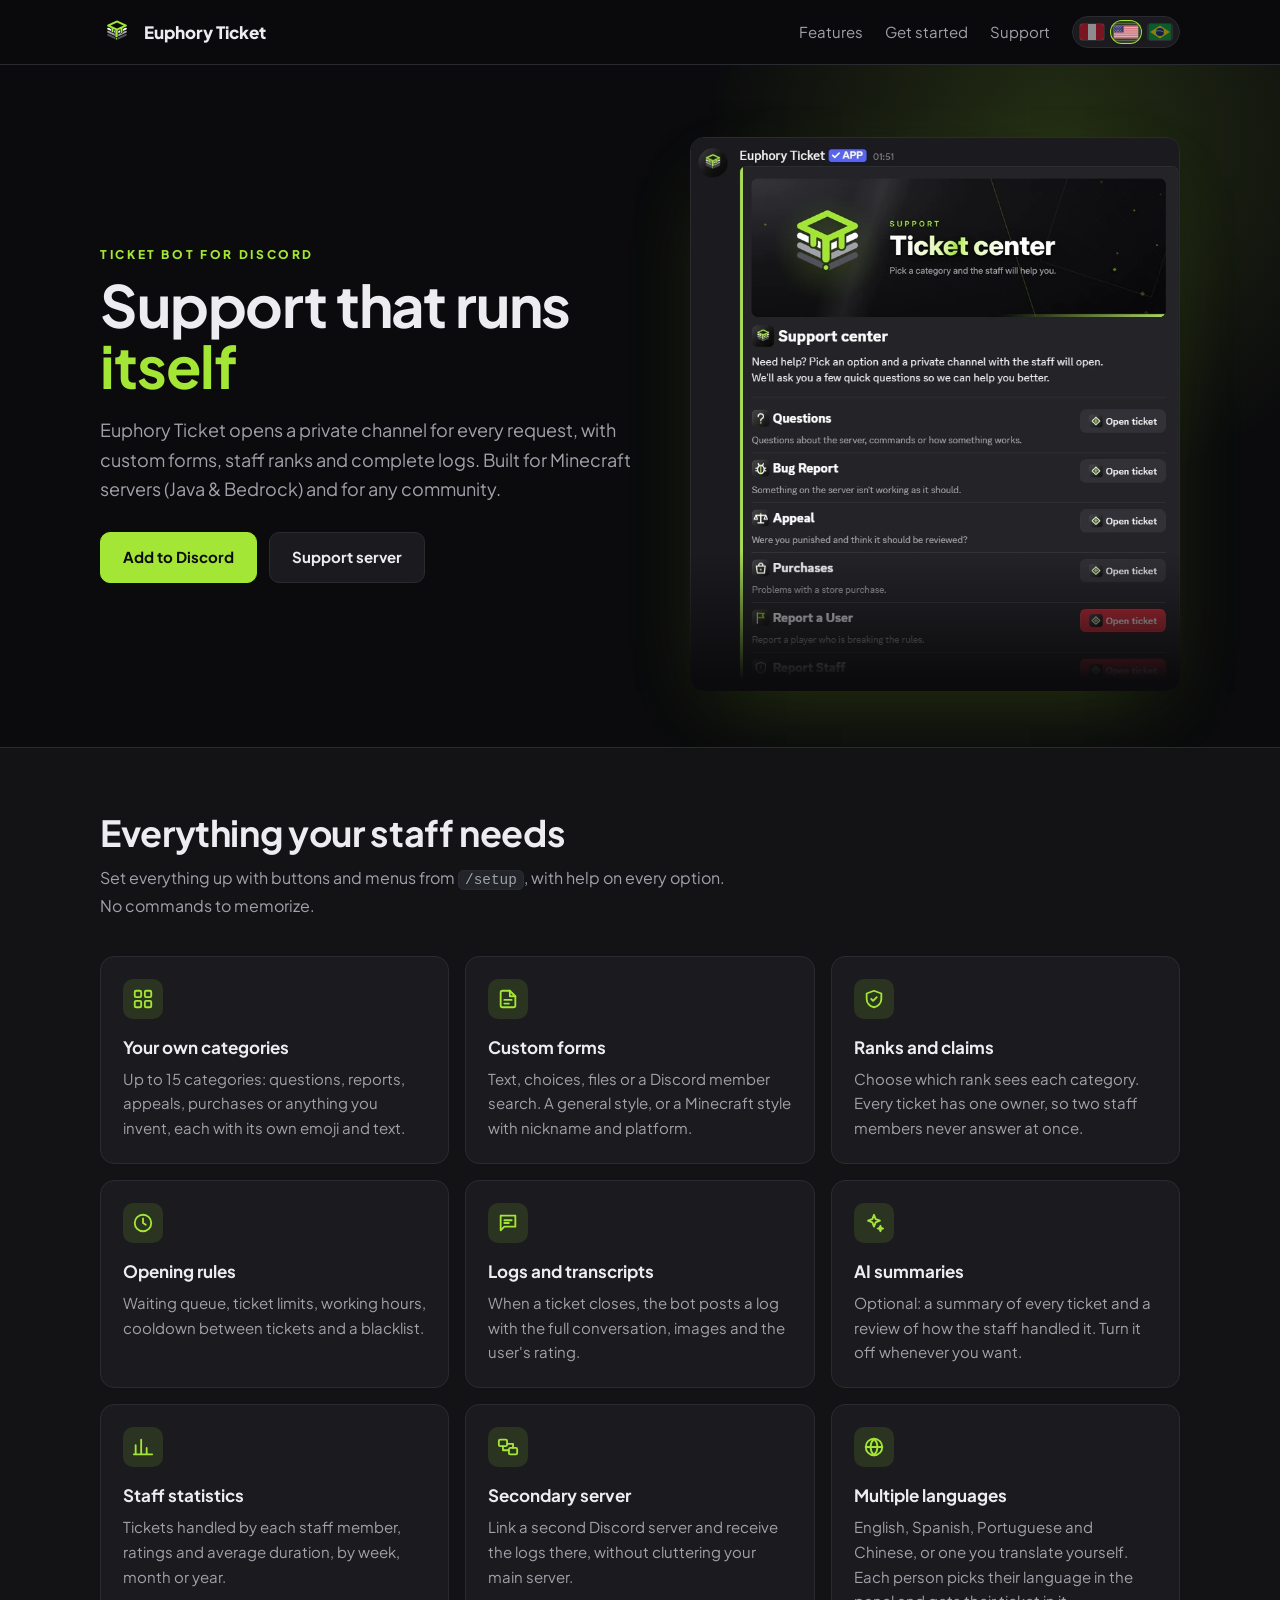
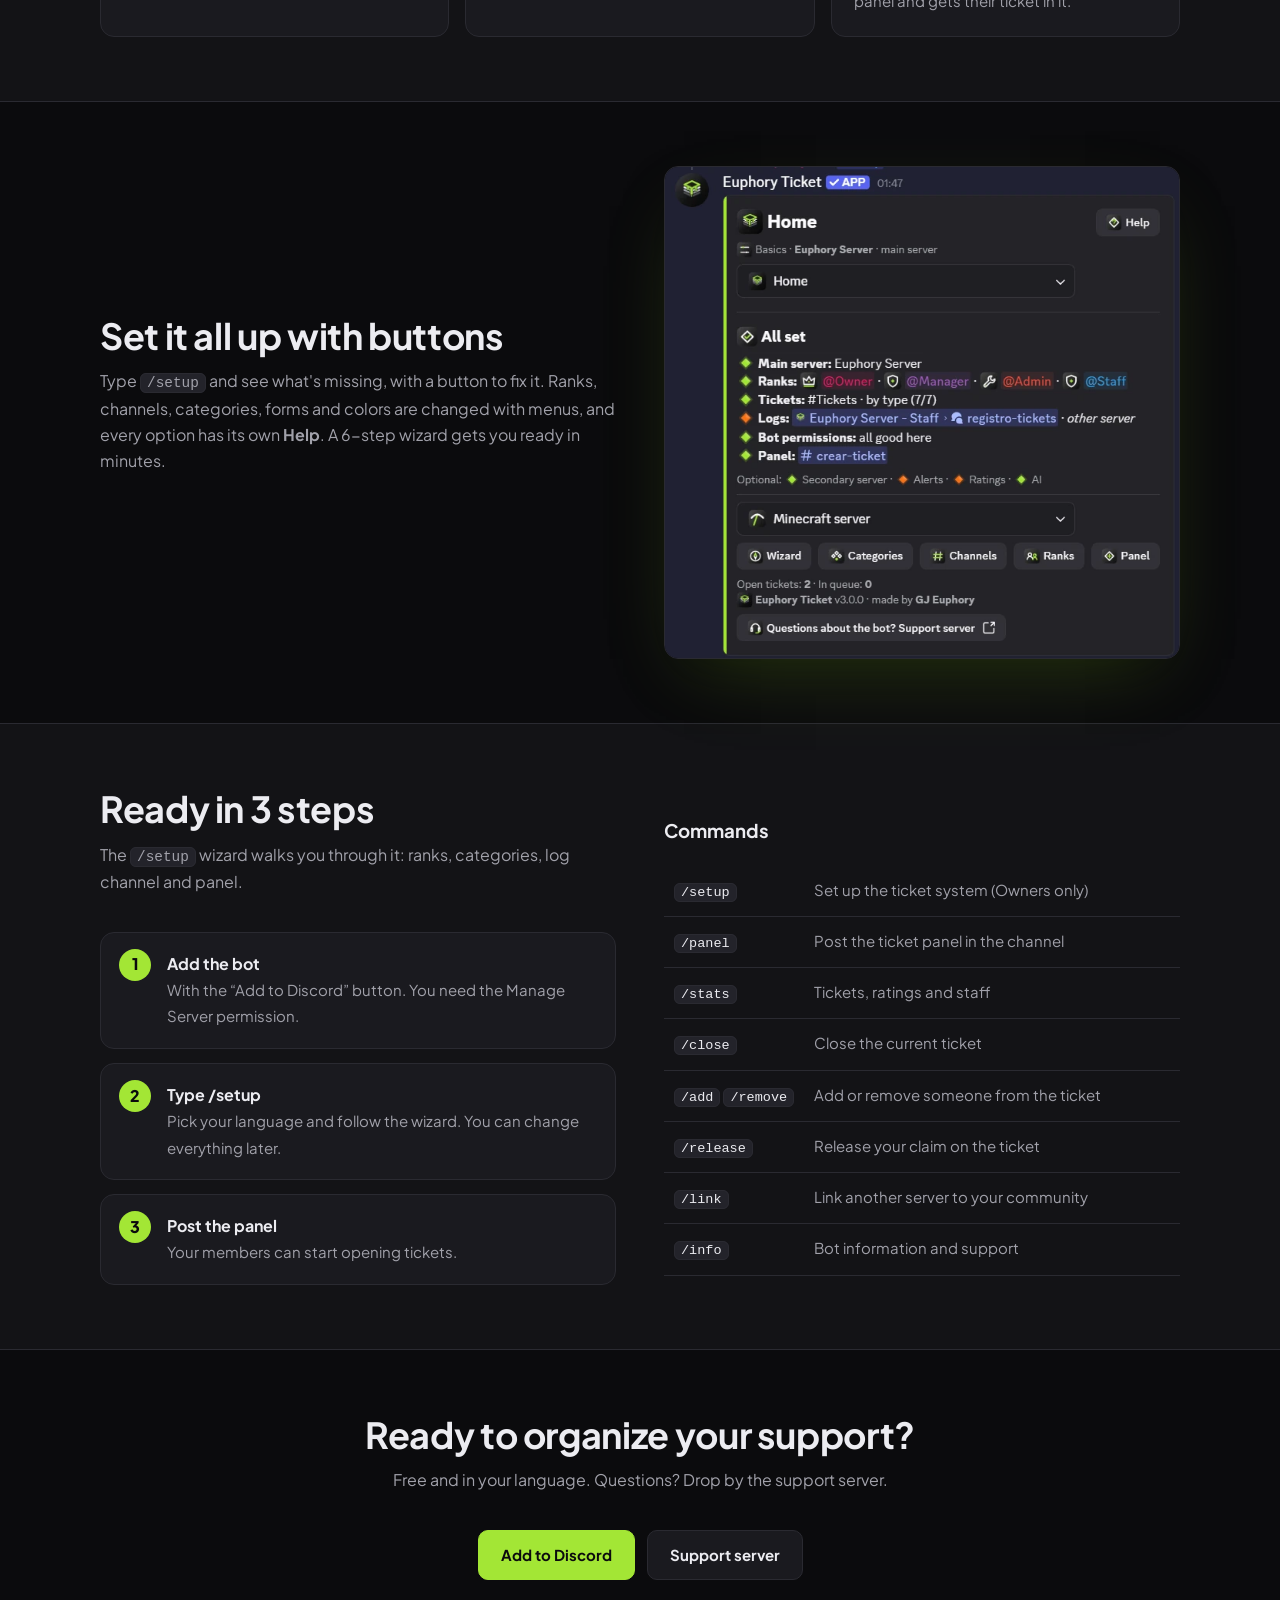
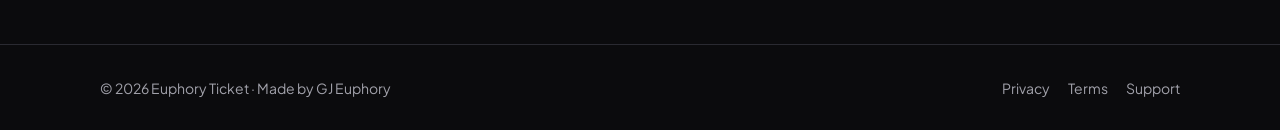
==== commit 14be56f1: "Add files via upload" ====
--- a/en.html
+++ b/en.html
@@ -211,6 +211,9 @@
   background: linear-gradient(180deg, rgba(11, 11, 13, 0), var(--fondo) 92%); pointer-events: none; }
 @media (max-width: 860px) { .marco { margin: 0 auto; } }
 @media (max-width: 480px) { .menu > a { display: none; } }
+.rejilla { grid-template-columns: repeat(3, 1fr); }
+@media (max-width: 860px) { .rejilla { grid-template-columns: repeat(2, 1fr); } }
+@media (max-width: 560px) { .rejilla { grid-template-columns: 1fr; } }
 </style>
 </head>
 <body>
@@ -287,6 +290,11 @@
             <h3>Secondary server</h3>
             <p>Link a second Discord server and receive the logs there, without cluttering your main server.</p>
           </div>
+          <div class="funcion">
+            <div class="icono"><svg viewBox="0 0 24 24" fill="none" stroke="currentColor" stroke-width="2" stroke-linecap="round" stroke-linejoin="round"><circle cx="12" cy="12" r="9"/><path d="M3 12h18"/><path d="M12 3c2.5 2.6 3.8 5.6 3.8 9s-1.3 6.4-3.8 9c-2.5-2.6-3.8-5.6-3.8-9S9.5 5.6 12 3z"/></svg></div>
+            <h3>Multiple languages</h3>
+            <p>English, Spanish, Portuguese and Chinese, or one you translate yourself. Each person picks their language in the panel and gets their ticket in it.</p>
+          </div>
         </div>
       </div>
     </section>
@@ -331,7 +339,7 @@
     <section class="llamada">
       <div class="contenedor">
         <h2>Ready to organize your support?</h2>
-        <p class="intro" style="margin-inline:auto">Free, in English, Spanish, Portuguese and Chinese (and any language you translate). It can help people in several languages at once: each person picks theirs in the panel. Questions? Drop by the support server.</p>
+        <p class="intro" style="margin-inline:auto">Free and in your language. Questions? Drop by the support server.</p>
         <div class="acciones">
           <a class="boton principal" href="https://discord.com/oauth2/authorize?client_id=1565609002463793242&amp;permissions=309506206736&amp;scope=bot%20applications.commands">Add to Discord</a>
           <a class="boton" href="https://discord.gg/Eh2tzxXeHK">Support server</a>
